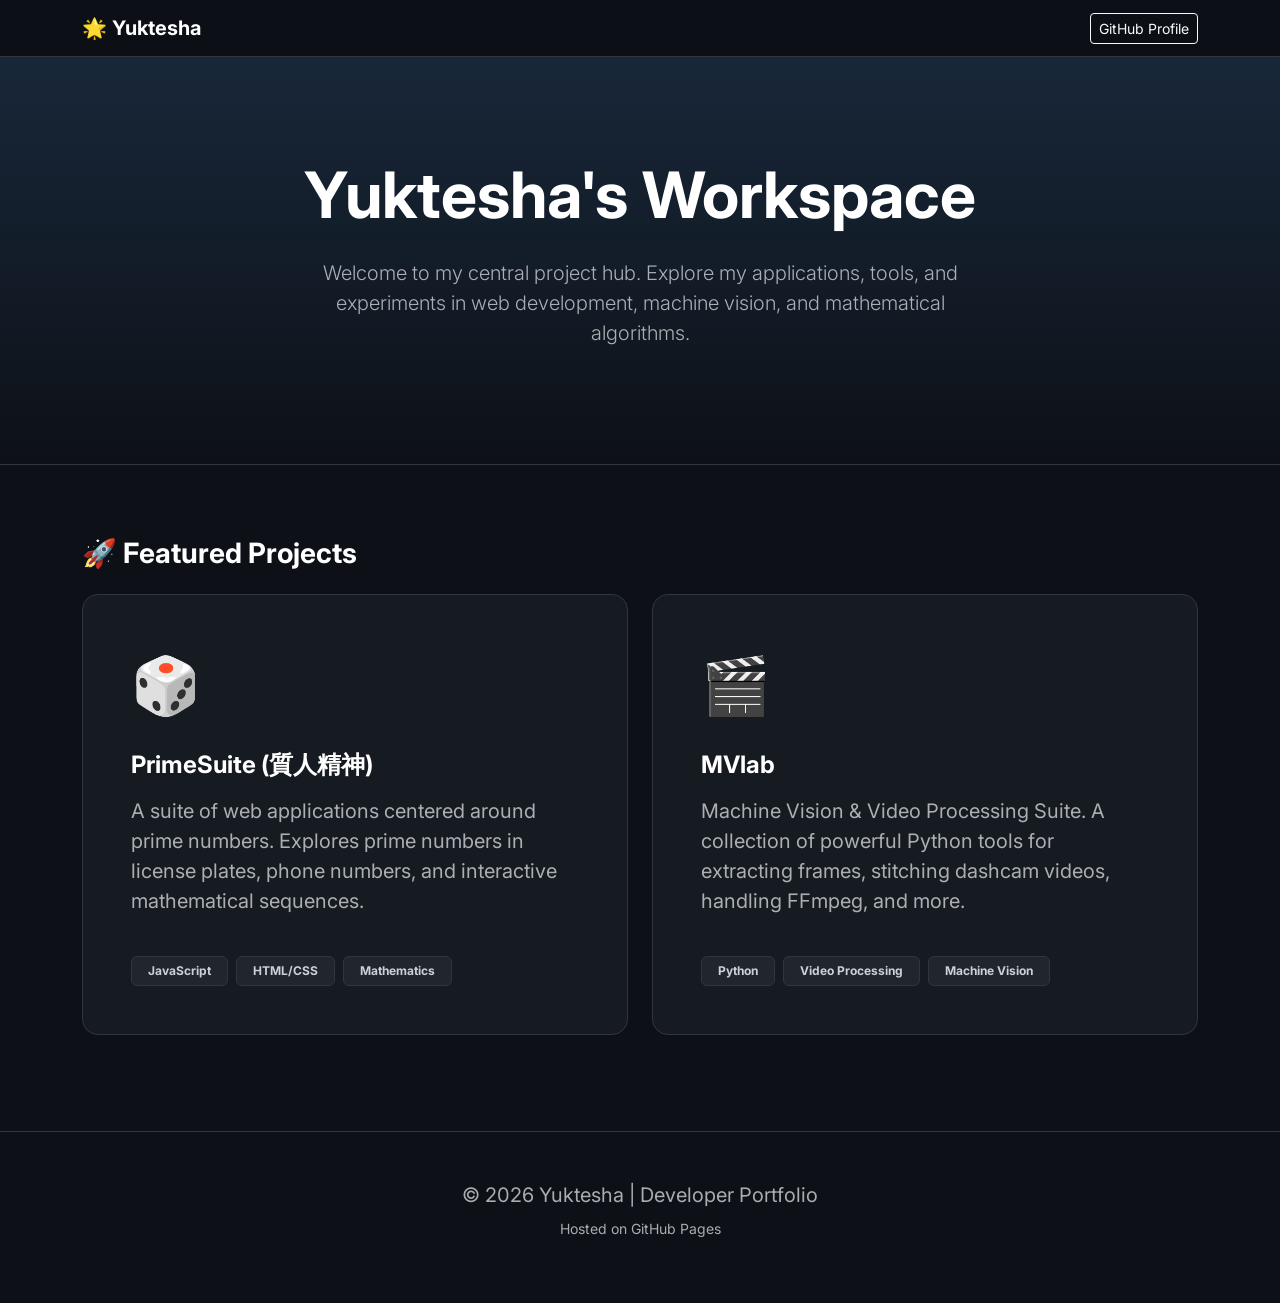
==== index.html @ 9978f381 "Initial commit for portfolio site" ====
<!DOCTYPE html>
<html lang="zh-TW" data-bs-theme="dark">

<head>
    <meta charset="UTF-8">
    <meta name="viewport" content="width=device-width, initial-scale=1.0">
    <title>Yuktesha | Portfolio & Projects</title>
    <!-- Fonts -->
    <link href="https://fonts.googleapis.com/css2?family=Inter:wght@400;500;600;700;800&display=swap" rel="stylesheet">
    <!-- Bootstrap CSS -->
    <link href="https://cdn.jsdelivr.net/npm/bootstrap@5.3.0/dist/css/bootstrap.min.css" rel="stylesheet">
    <style>
        body {
            font-family: 'Inter', sans-serif;
            background-color: #0d1117;
            color: #c9d1d9;
        }

        .navbar {
            background-color: rgba(13, 17, 23, 0.95) !important;
            backdrop-filter: blur(10px);
            border-bottom: 1px solid #30363d;
        }

        .hero-section {
            padding: 100px 0;
            background: linear-gradient(180deg, rgba(88, 166, 255, 0.15) 0%, rgba(13, 17, 23, 0) 100%);
            border-bottom: 1px solid #30363d;
        }

        .project-card {
            background-color: #161b22;
            border: 1px solid #30363d;
            border-radius: 16px;
            transition: all 0.3s ease;
            height: 100%;
            overflow: hidden;
            text-decoration: none;
            color: inherit;
            display: flex;
            flex-direction: column;
        }

        .project-card:hover {
            border-color: #58a6ff;
            transform: translateY(-8px);
            box-shadow: 0 12px 32px rgba(88, 166, 255, 0.15);
            color: inherit;
        }

        .project-icon {
            font-size: 3.5rem;
            margin-bottom: 1.5rem;
        }

        .btn-github {
            background-color: #238636;
            color: #ffffff;
            border: 1px solid rgba(240, 246, 252, 0.1);
        }

        .btn-github:hover {
            background-color: #2ea043;
            color: #ffffff;
        }

        .badge-tag {
            background-color: #21262d;
            border: 1px solid #30363d;
            color: #c9d1d9;
        }
    </style>
</head>

<body>

    <nav class="navbar navbar-expand-lg sticky-top">
        <div class="container">
            <a class="navbar-brand text-white fw-bold" href="#">
                🌟 Yuktesha
            </a>
            <div class="d-flex">
                <a href="https://github.com/Yuktesha" target="_blank" class="btn btn-outline-light btn-sm">
                    GitHub Profile
                </a>
            </div>
        </div>
    </nav>

    <header class="hero-section text-center">
        <div class="container">
            <h1 class="display-3 fw-bold text-white mb-4">Yuktesha's Workspace</h1>
            <p class="lead text-muted mx-auto" style="max-width: 700px;">
                Welcome to my central project hub. Explore my applications, tools, and experiments in web development,
                machine vision, and mathematical algorithms.
            </p>
        </div>
    </header>

    <main class="container py-5 mt-4">
        <h2 class="h3 fw-bold text-white mb-4">🚀 Featured Projects</h2>

        <div class="row g-4">

            <!-- Project: PrimeSuite -->
            <div class="col-md-6 col-lg-6">
                <a href="/Prime/" class="project-card p-5">
                    <div class="project-icon">🎲</div>
                    <h3 class="h4 text-white fw-bold">PrimeSuite (質人精神)</h3>
                    <p class="text-muted flex-grow-1 fs-5 mt-2">
                        A suite of web applications centered around prime numbers. Explores prime numbers in license
                        plates, phone numbers, and interactive mathematical sequences.
                    </p>
                    <div class="mt-4 gap-2 d-flex flex-wrap">
                        <span class="badge badge-tag px-3 py-2">JavaScript</span>
                        <span class="badge badge-tag px-3 py-2">HTML/CSS</span>
                        <span class="badge badge-tag px-3 py-2">Mathematics</span>
                    </div>
                </a>
            </div>

            <!-- Project: MVlab -->
            <div class="col-md-6 col-lg-6">
                <a href="/MVlab/" class="project-card p-5">
                    <div class="project-icon">🎬</div>
                    <h3 class="h4 text-white fw-bold">MVlab</h3>
                    <p class="text-muted flex-grow-1 fs-5 mt-2">
                        Machine Vision & Video Processing Suite. A collection of powerful Python tools for extracting
                        frames, stitching dashcam videos, handling FFmpeg, and more.
                    </p>
                    <div class="mt-4 gap-2 d-flex flex-wrap">
                        <span class="badge badge-tag px-3 py-2">Python</span>
                        <span class="badge badge-tag px-3 py-2">Video Processing</span>
                        <span class="badge badge-tag px-3 py-2">Machine Vision</span>
                    </div>
                </a>
            </div>

        </div>
    </main>

    <footer class="mt-5 py-5 border-top" style="border-color: #30363d !important;">
        <div class="container text-center text-muted">
            <p class="mb-0 fs-5">© 2026 Yuktesha | Developer Portfolio</p>
            <p class="mt-2 small">Hosted on GitHub Pages</p>
        </div>
    </footer>

</body>

</html>
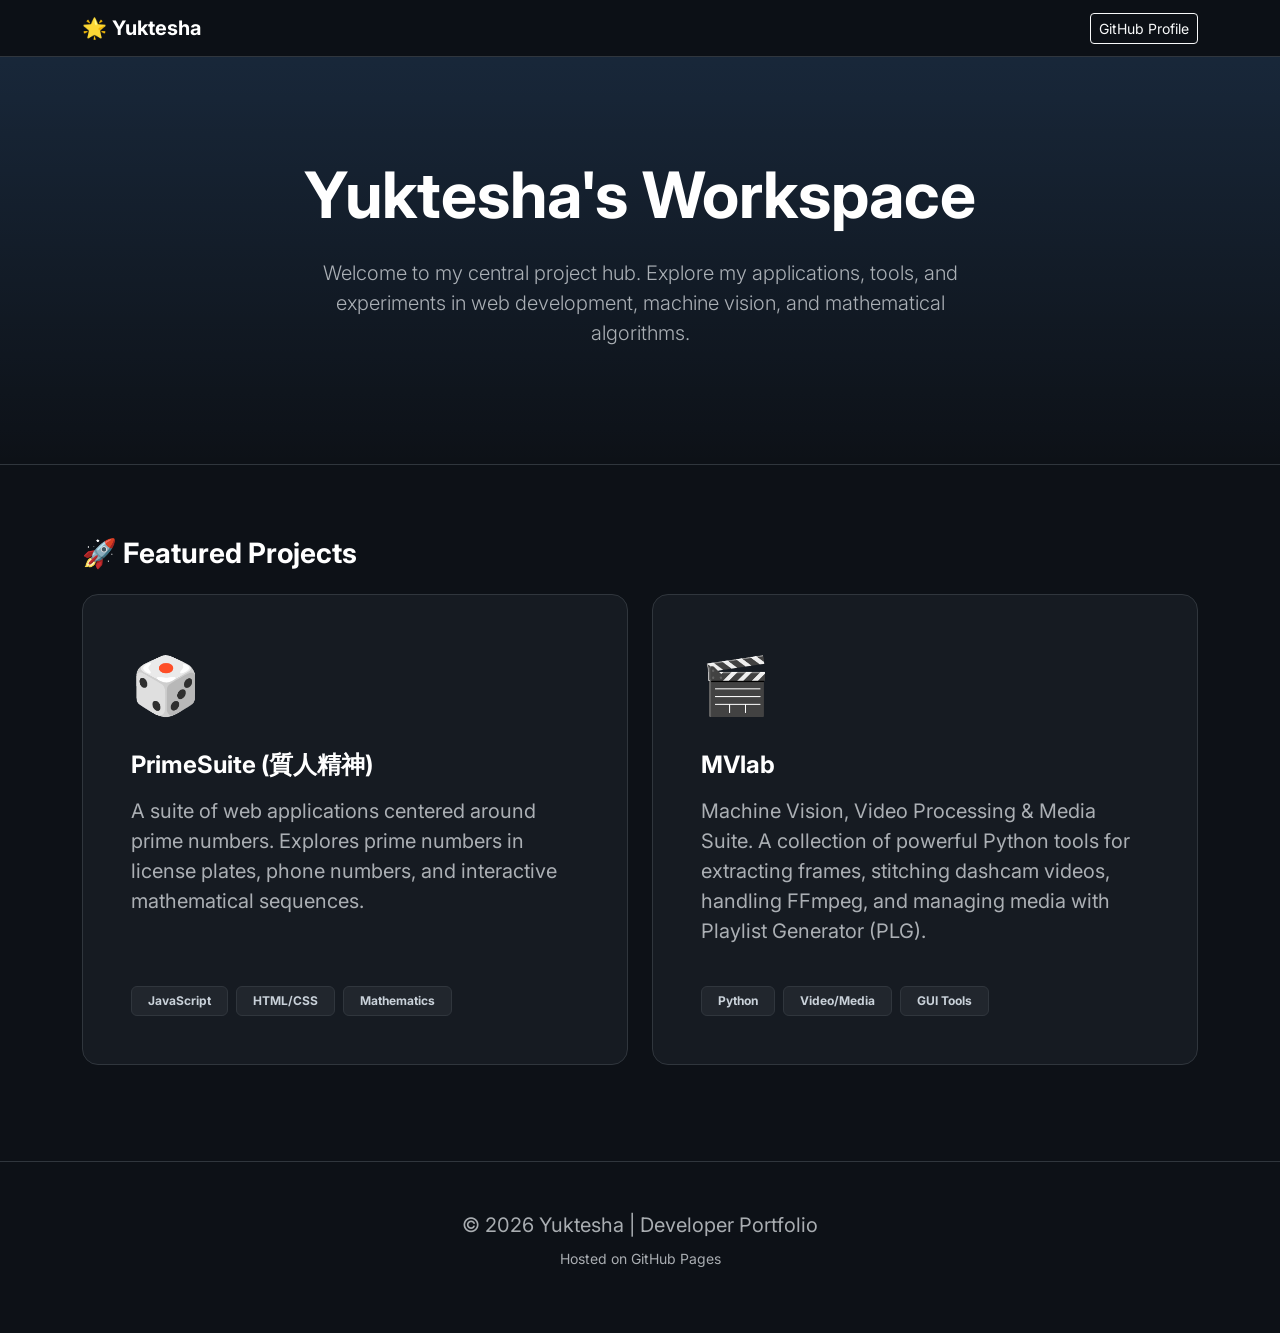
==== commit 58c93b9a: "Update MVlab description to include PLG" ====
--- a/index.html
+++ b/index.html
@@ -125,13 +125,13 @@
                     <div class="project-icon">🎬</div>
                     <h3 class="h4 text-white fw-bold">MVlab</h3>
                     <p class="text-muted flex-grow-1 fs-5 mt-2">
-                        Machine Vision & Video Processing Suite. A collection of powerful Python tools for extracting
-                        frames, stitching dashcam videos, handling FFmpeg, and more.
+                        Machine Vision, Video Processing & Media Suite. A collection of powerful Python tools for extracting
+                        frames, stitching dashcam videos, handling FFmpeg, and managing media with Playlist Generator (PLG).
                     </p>
                     <div class="mt-4 gap-2 d-flex flex-wrap">
                         <span class="badge badge-tag px-3 py-2">Python</span>
-                        <span class="badge badge-tag px-3 py-2">Video Processing</span>
-                        <span class="badge badge-tag px-3 py-2">Machine Vision</span>
+                        <span class="badge badge-tag px-3 py-2">Video/Media</span>
+                        <span class="badge badge-tag px-3 py-2">GUI Tools</span>
                     </div>
                 </a>
             </div>
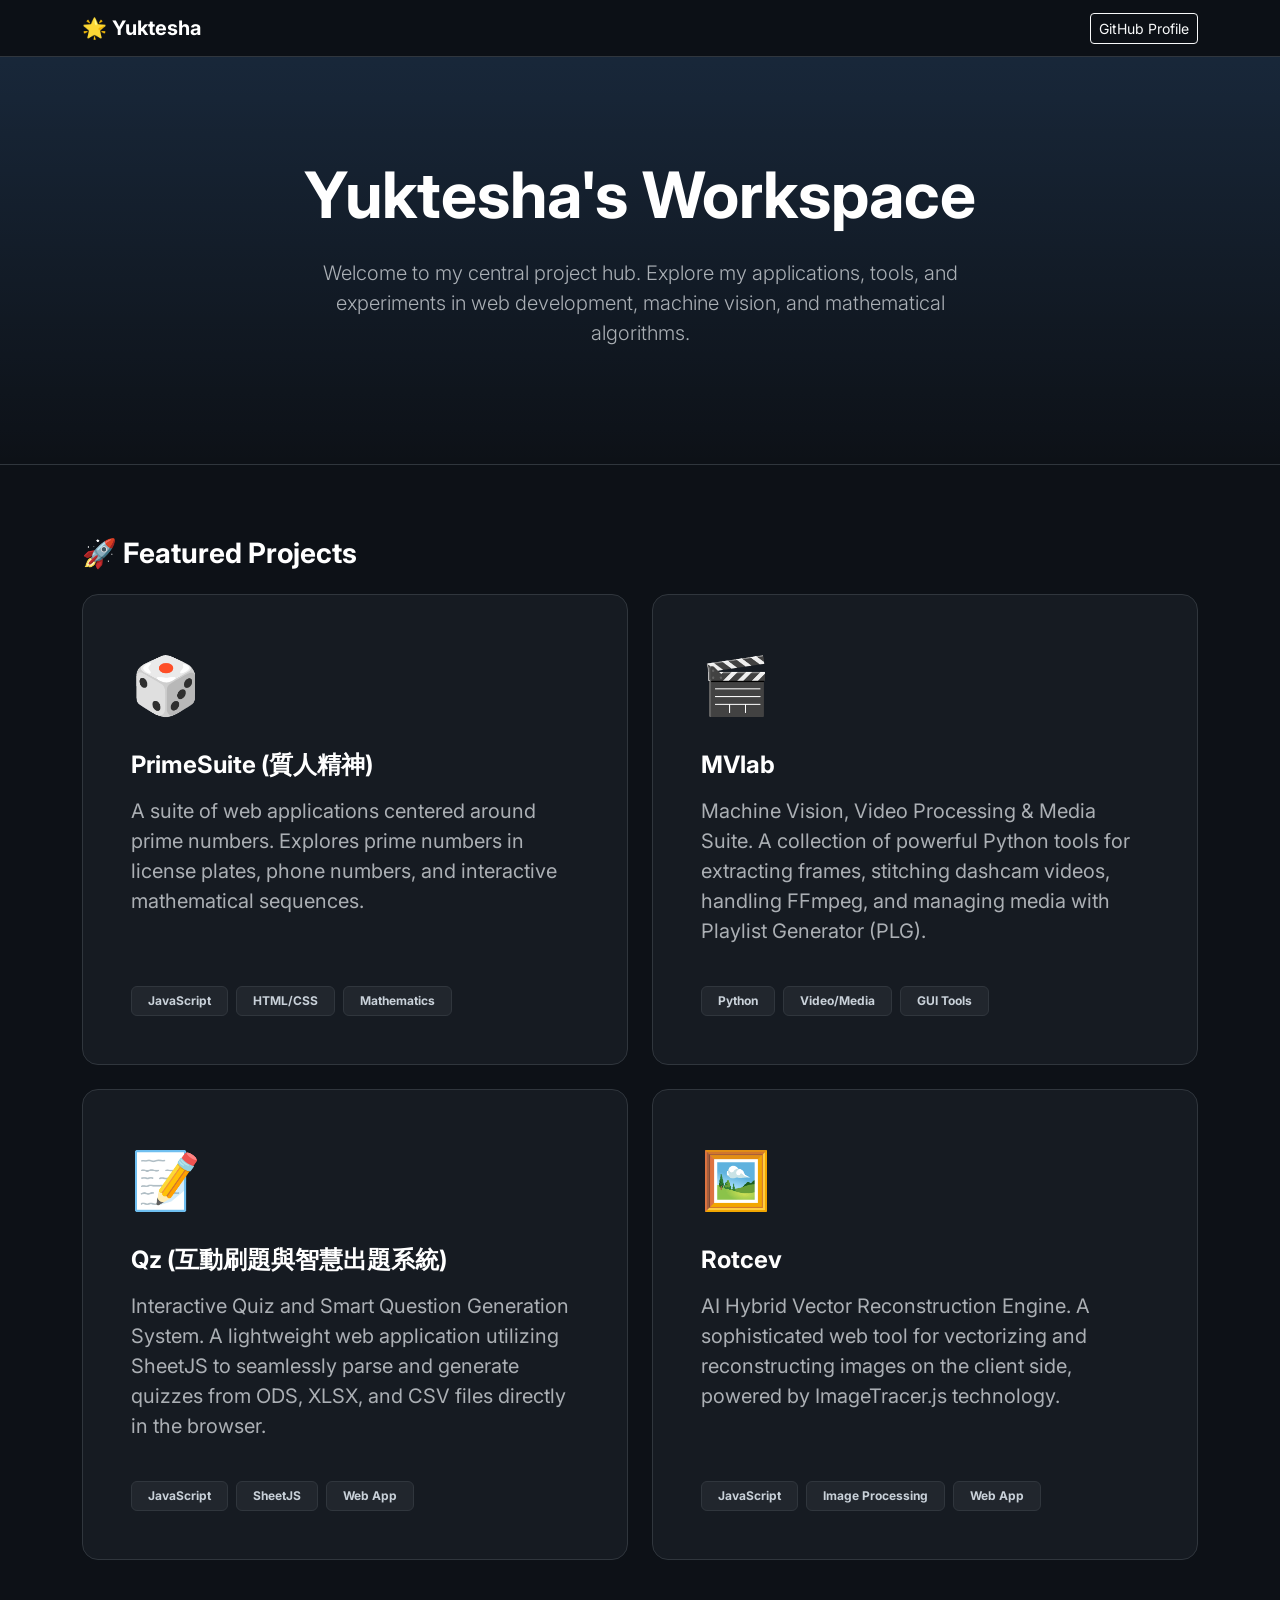
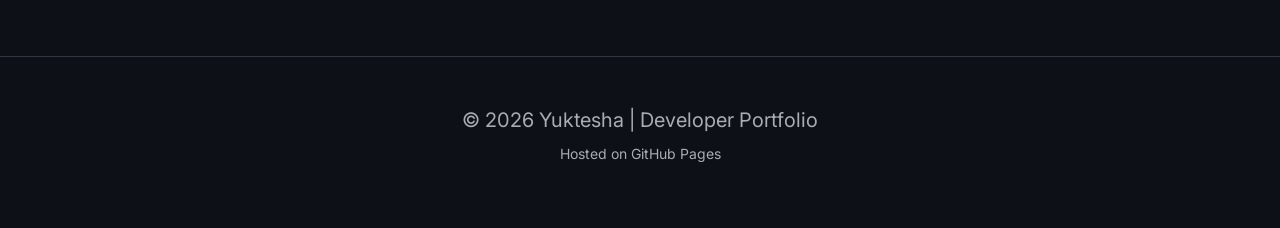
==== commit 35fc6021: "Auto Update 20260730_172146" ====
--- a/index.html
+++ b/index.html
@@ -136,6 +136,38 @@
                 </a>
             </div>
 
+            <!-- Project: Qz -->
+            <div class="col-md-6 col-lg-6">
+                <a href="/Qz/" class="project-card p-5">
+                    <div class="project-icon">📝</div>
+                    <h3 class="h4 text-white fw-bold">Qz (互動刷題與智慧出題系統)</h3>
+                    <p class="text-muted flex-grow-1 fs-5 mt-2">
+                        Interactive Quiz and Smart Question Generation System. A lightweight web application utilizing SheetJS to seamlessly parse and generate quizzes from ODS, XLSX, and CSV files directly in the browser.
+                    </p>
+                    <div class="mt-4 gap-2 d-flex flex-wrap">
+                        <span class="badge badge-tag px-3 py-2">JavaScript</span>
+                        <span class="badge badge-tag px-3 py-2">SheetJS</span>
+                        <span class="badge badge-tag px-3 py-2">Web App</span>
+                    </div>
+                </a>
+            </div>
+
+            <!-- Project: Rotcev -->
+            <div class="col-md-6 col-lg-6">
+                <a href="/rotcev/" class="project-card p-5">
+                    <div class="project-icon">🖼️</div>
+                    <h3 class="h4 text-white fw-bold">Rotcev</h3>
+                    <p class="text-muted flex-grow-1 fs-5 mt-2">
+                        AI Hybrid Vector Reconstruction Engine. A sophisticated web tool for vectorizing and reconstructing images on the client side, powered by ImageTracer.js technology.
+                    </p>
+                    <div class="mt-4 gap-2 d-flex flex-wrap">
+                        <span class="badge badge-tag px-3 py-2">JavaScript</span>
+                        <span class="badge badge-tag px-3 py-2">Image Processing</span>
+                        <span class="badge badge-tag px-3 py-2">Web App</span>
+                    </div>
+                </a>
+            </div>
+
         </div>
     </main>
 
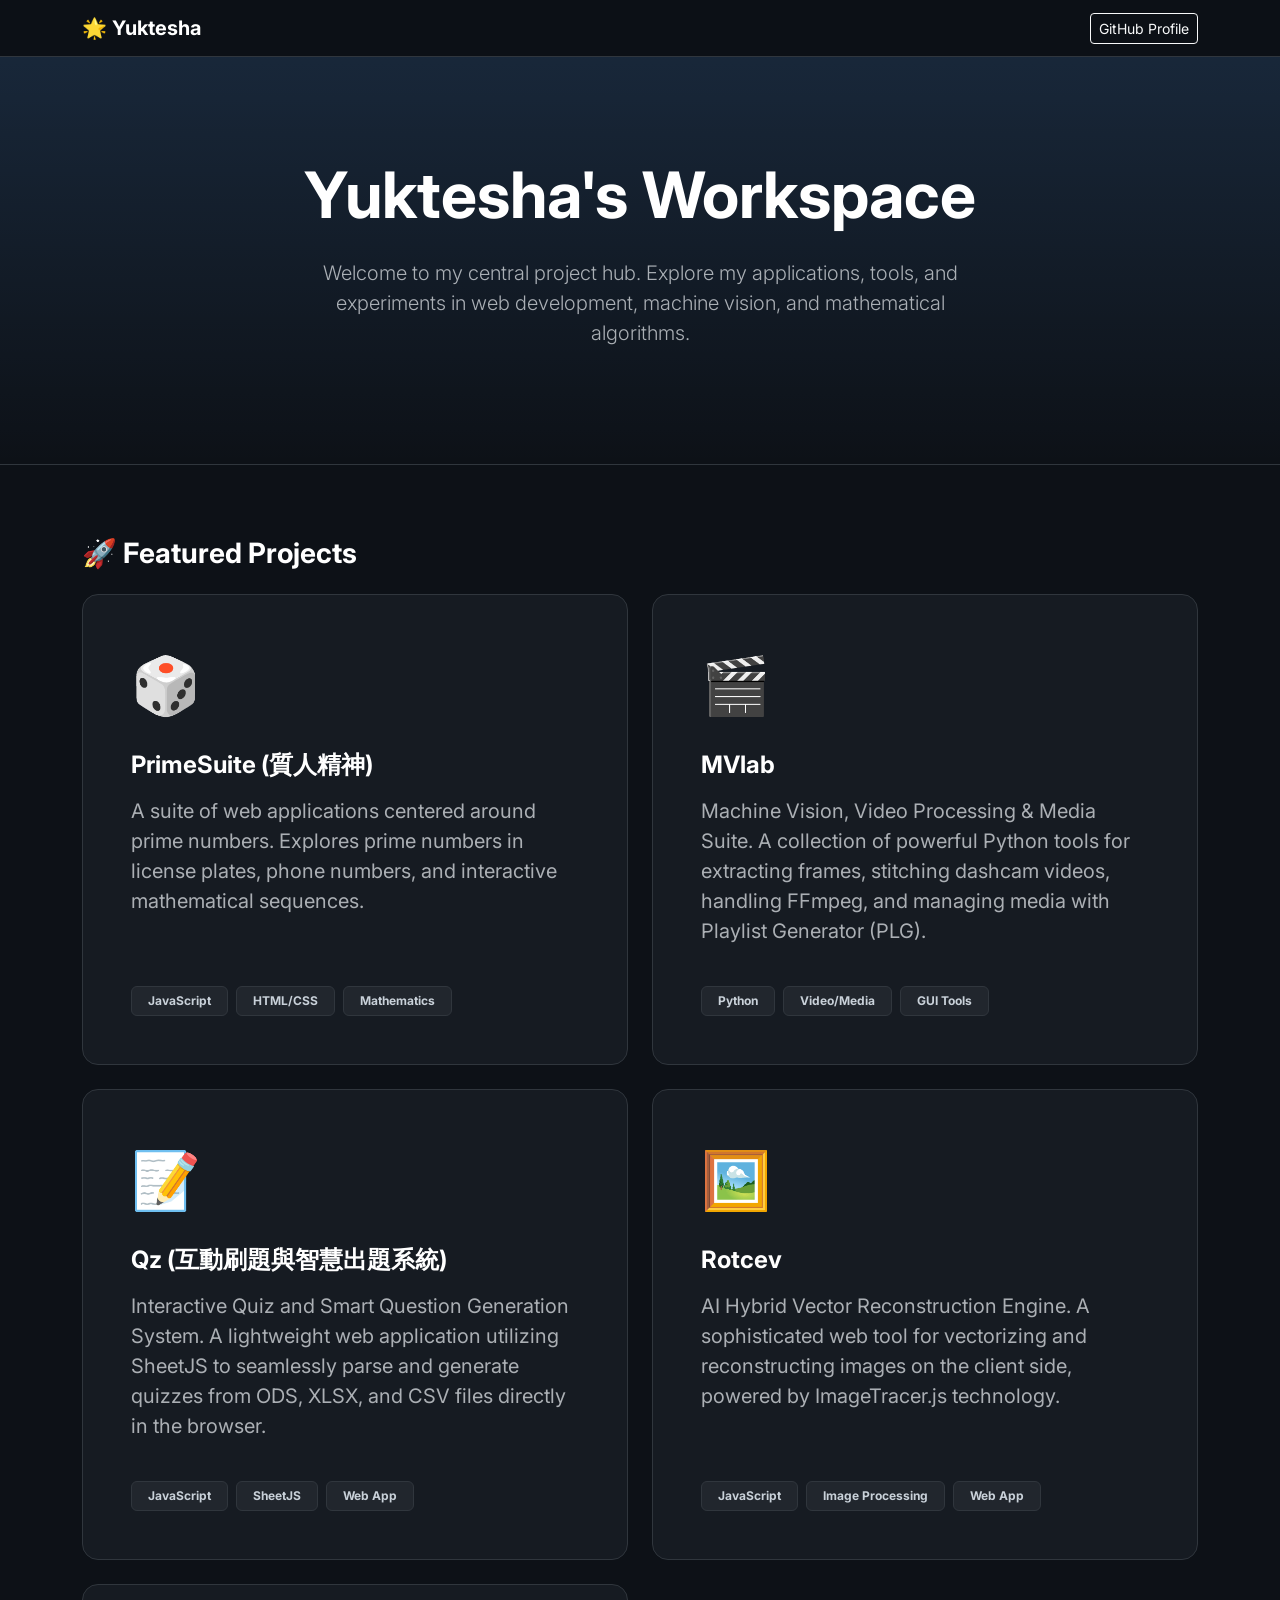
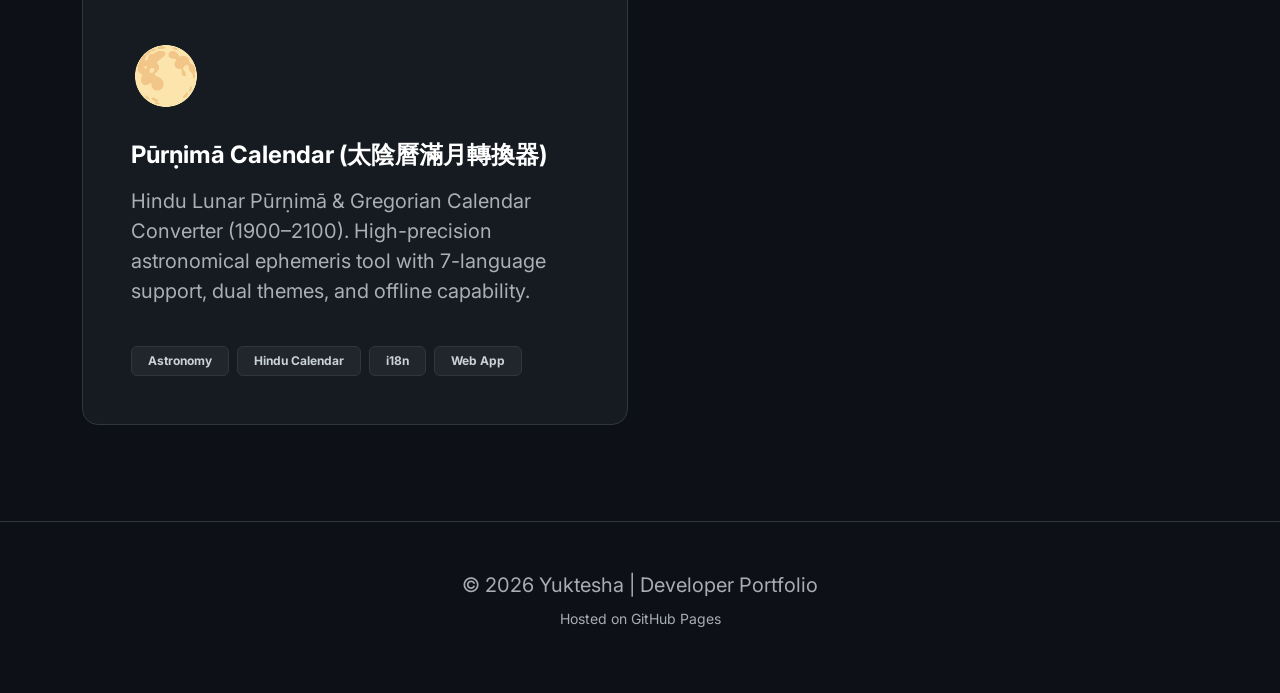
==== commit 25f9cb49: "feat: add Purnima Calendar project card to portfolio" ====
--- a/index.html
+++ b/index.html
@@ -168,6 +168,23 @@
                 </a>
             </div>
 
+            <!-- Project: Purnima Calendar -->
+            <div class="col-md-6 col-lg-6">
+                <a href="https://yuktesha.github.io/purnima-calendar/" class="project-card p-5" target="_blank">
+                    <div class="project-icon">🌕</div>
+                    <h3 class="h4 text-white fw-bold">Pūrṇimā Calendar (太陰曆滿月轉換器)</h3>
+                    <p class="text-muted flex-grow-1 fs-5 mt-2">
+                        Hindu Lunar Pūrṇimā & Gregorian Calendar Converter (1900–2100). High-precision astronomical ephemeris tool with 7-language support, dual themes, and offline capability.
+                    </p>
+                    <div class="mt-4 gap-2 d-flex flex-wrap">
+                        <span class="badge badge-tag px-3 py-2">Astronomy</span>
+                        <span class="badge badge-tag px-3 py-2">Hindu Calendar</span>
+                        <span class="badge badge-tag px-3 py-2">i18n</span>
+                        <span class="badge badge-tag px-3 py-2">Web App</span>
+                    </div>
+                </a>
+            </div>
+
         </div>
     </main>
 
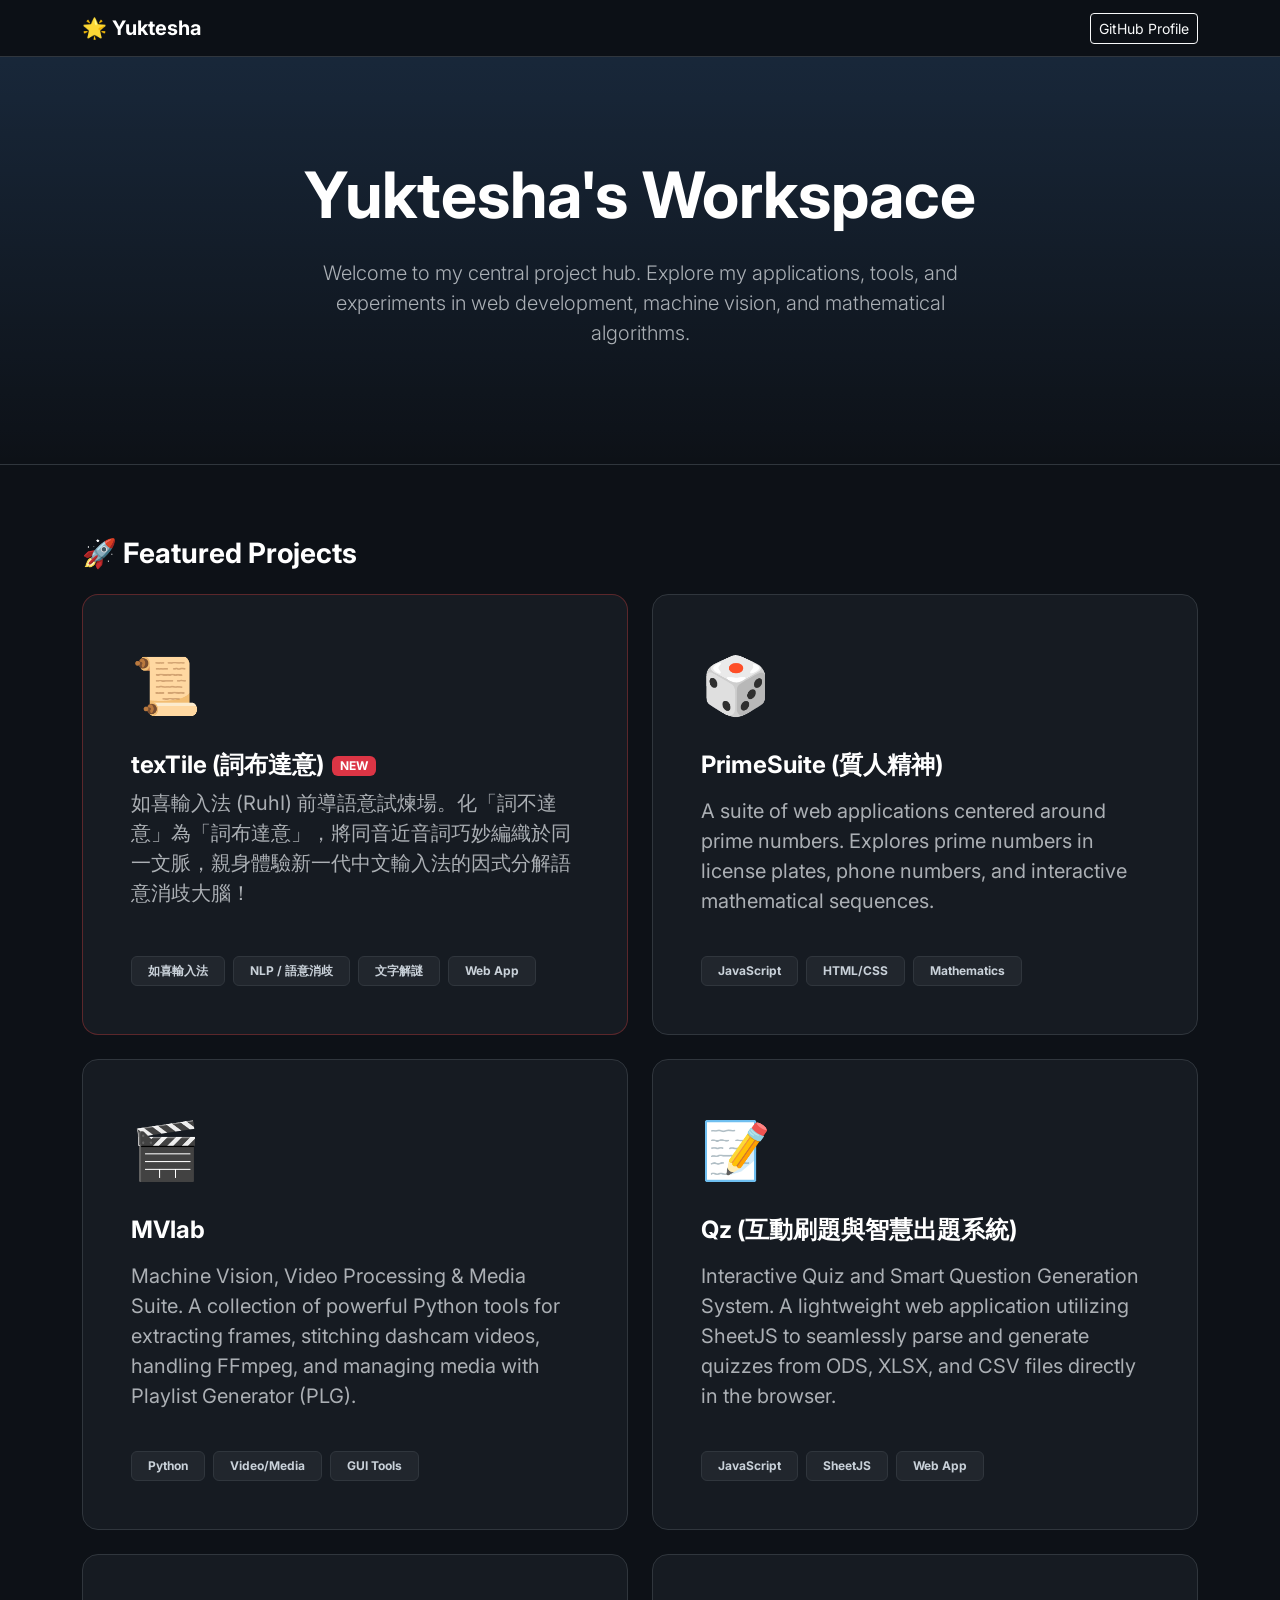
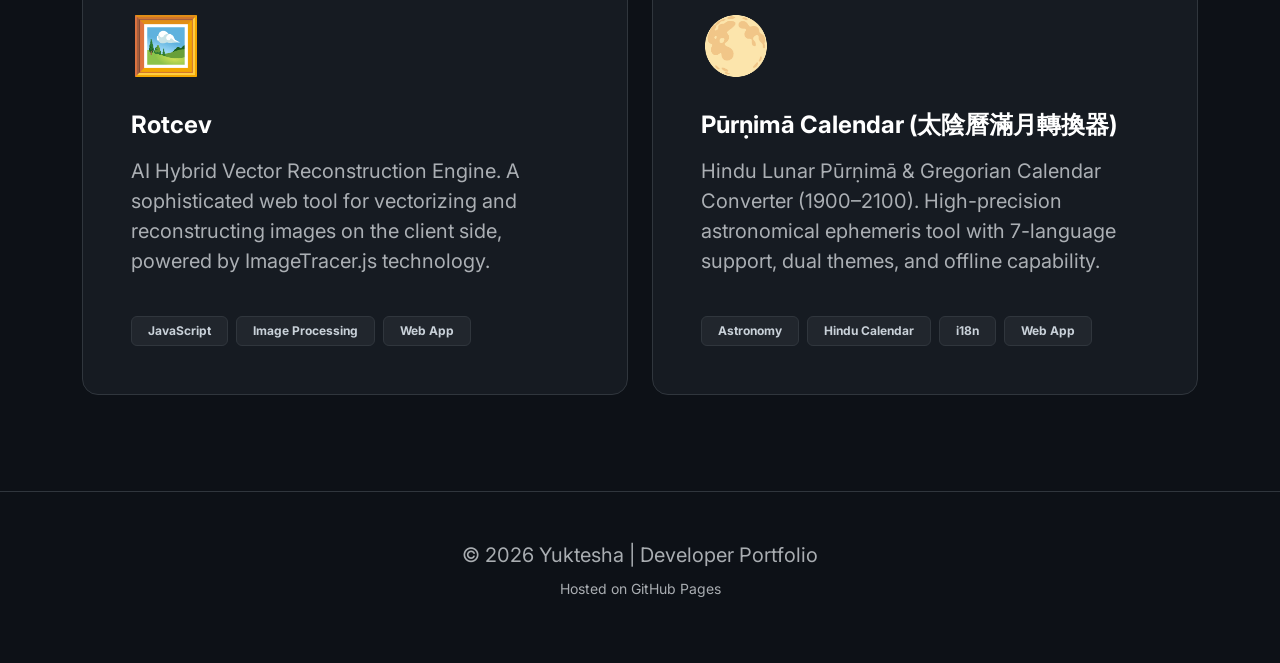
==== commit bfcb7d52: "feat: 新增 texTile 如喜輸入法前導試玩純前端版與首頁展示" ====
--- a/index.html
+++ b/index.html
@@ -102,6 +102,26 @@
 
         <div class="row g-4">
 
+            <!-- Project: texTile -->
+            <div class="col-md-6 col-lg-6">
+                <a href="/textile/" class="project-card p-5" style="border-color: rgba(194, 58, 58, 0.4);">
+                    <div class="project-icon">📜</div>
+                    <div class="d-flex align-items-center gap-2">
+                        <h3 class="h4 text-white fw-bold mb-0">texTile (詞布達意)</h3>
+                        <span class="badge bg-danger text-white">NEW</span>
+                    </div>
+                    <p class="text-muted flex-grow-1 fs-5 mt-2">
+                        如喜輸入法 (RuhI) 前導語意試煉場。化「詞不達意」為「詞布達意」，將同音近音詞巧妙編織於同一文脈，親身體驗新一代中文輸入法的因式分解語意消歧大腦！
+                    </p>
+                    <div class="mt-4 gap-2 d-flex flex-wrap">
+                        <span class="badge badge-tag px-3 py-2">如喜輸入法</span>
+                        <span class="badge badge-tag px-3 py-2">NLP / 語意消歧</span>
+                        <span class="badge badge-tag px-3 py-2">文字解謎</span>
+                        <span class="badge badge-tag px-3 py-2">Web App</span>
+                    </div>
+                </a>
+            </div>
+
             <!-- Project: PrimeSuite -->
             <div class="col-md-6 col-lg-6">
                 <a href="/Prime/" class="project-card p-5">
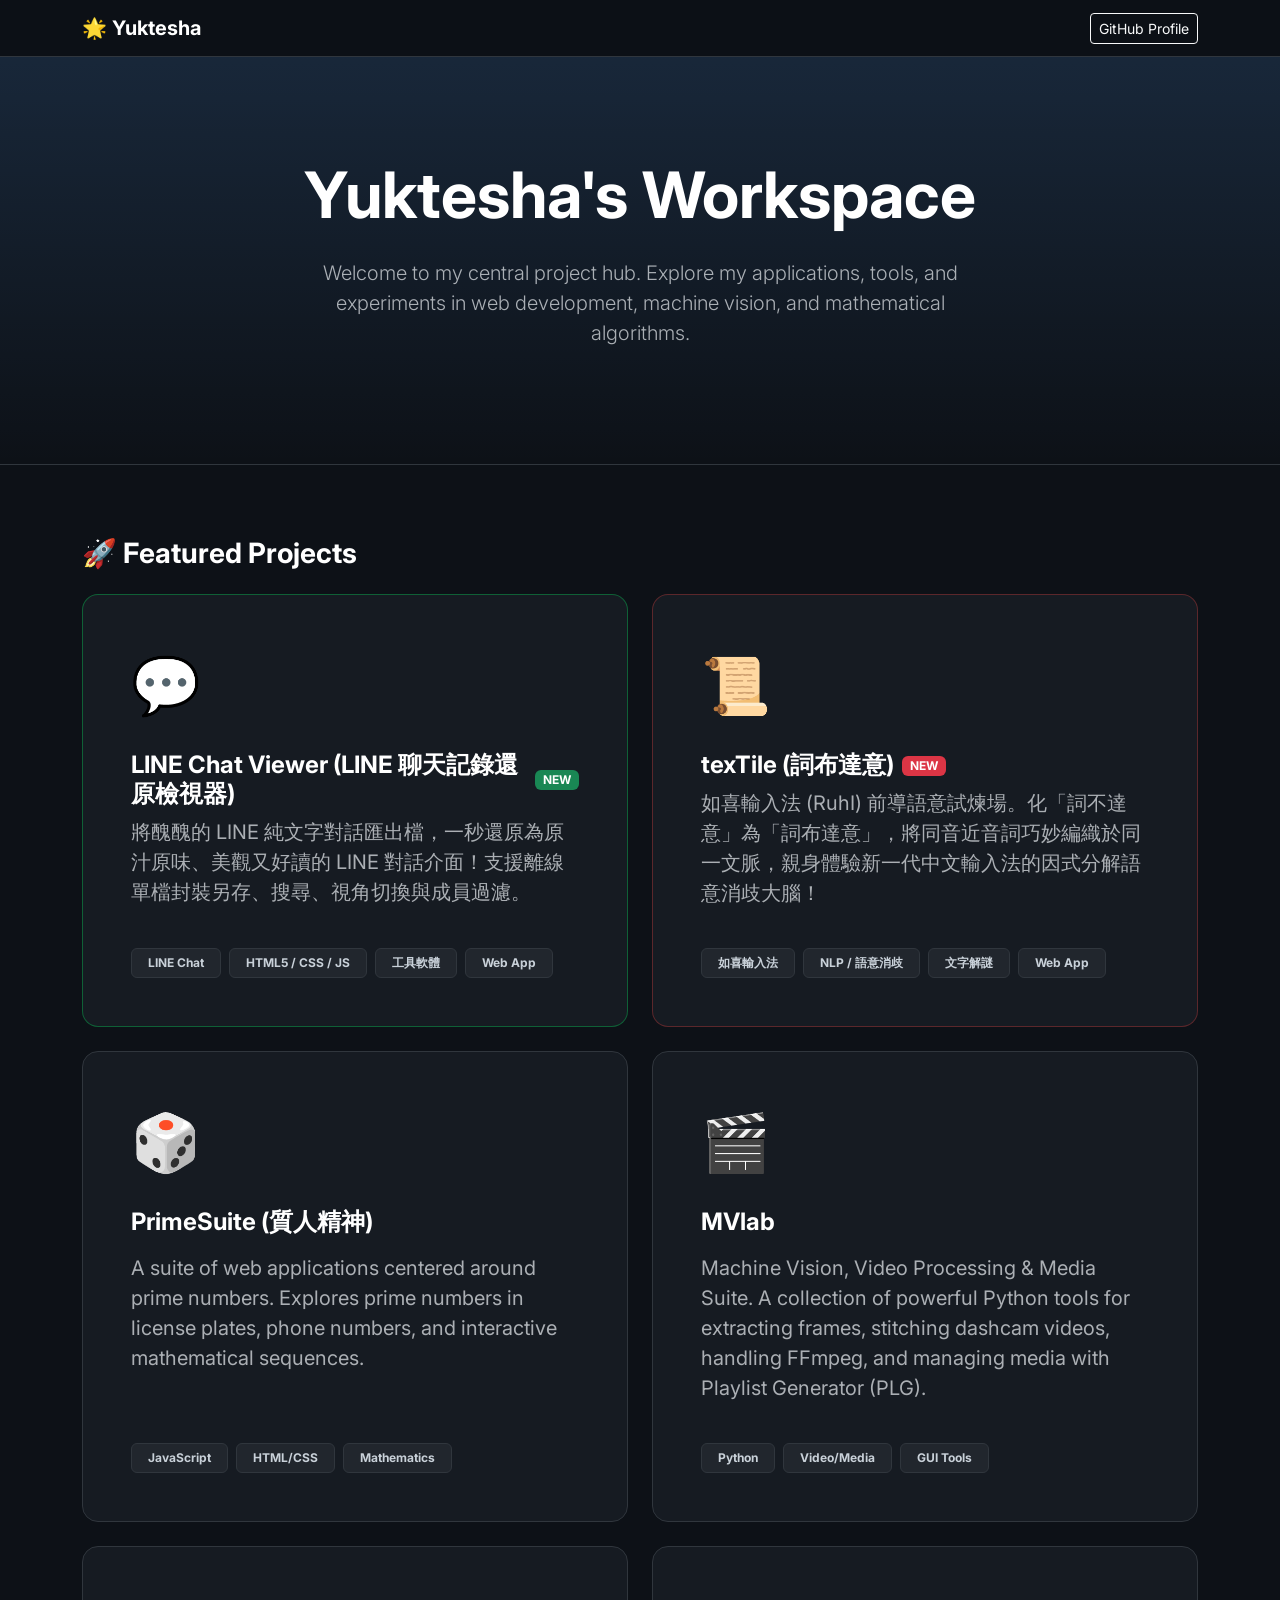
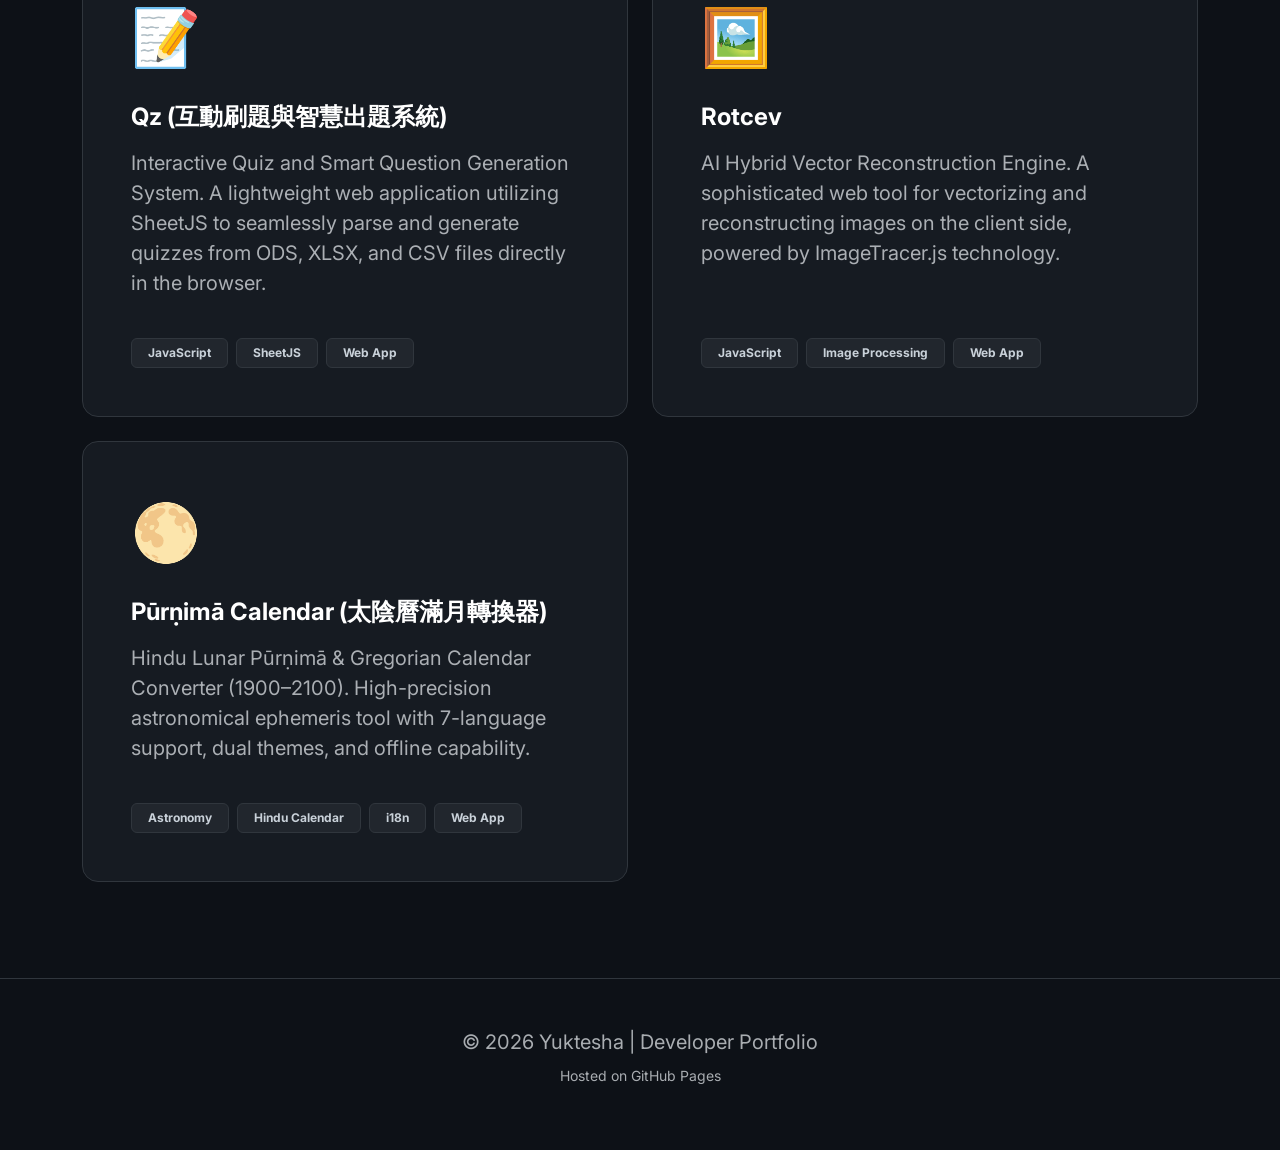
==== commit 3ac92b37: "Auto Update 20261001_090332" ====
--- a/index.html
+++ b/index.html
@@ -102,6 +102,26 @@
 
         <div class="row g-4">
 
+            <!-- Project: LINE Chat Viewer -->
+            <div class="col-md-6 col-lg-6">
+                <a href="/line-chat-viewer/" class="project-card p-5" style="border-color: rgba(6, 199, 85, 0.4);">
+                    <div class="project-icon">💬</div>
+                    <div class="d-flex align-items-center gap-2">
+                        <h3 class="h4 text-white fw-bold mb-0">LINE Chat Viewer (LINE 聊天記錄還原檢視器)</h3>
+                        <span class="badge bg-success text-white">NEW</span>
+                    </div>
+                    <p class="text-muted flex-grow-1 fs-5 mt-2">
+                        將醜醜的 LINE 純文字對話匯出檔，一秒還原為原汁原味、美觀又好讀的 LINE 對話介面！支援離線單檔封裝另存、搜尋、視角切換與成員過濾。
+                    </p>
+                    <div class="mt-4 gap-2 d-flex flex-wrap">
+                        <span class="badge badge-tag px-3 py-2">LINE Chat</span>
+                        <span class="badge badge-tag px-3 py-2">HTML5 / CSS / JS</span>
+                        <span class="badge badge-tag px-3 py-2">工具軟體</span>
+                        <span class="badge badge-tag px-3 py-2">Web App</span>
+                    </div>
+                </a>
+            </div>
+
             <!-- Project: texTile -->
             <div class="col-md-6 col-lg-6">
                 <a href="/textile/" class="project-card p-5" style="border-color: rgba(194, 58, 58, 0.4);">
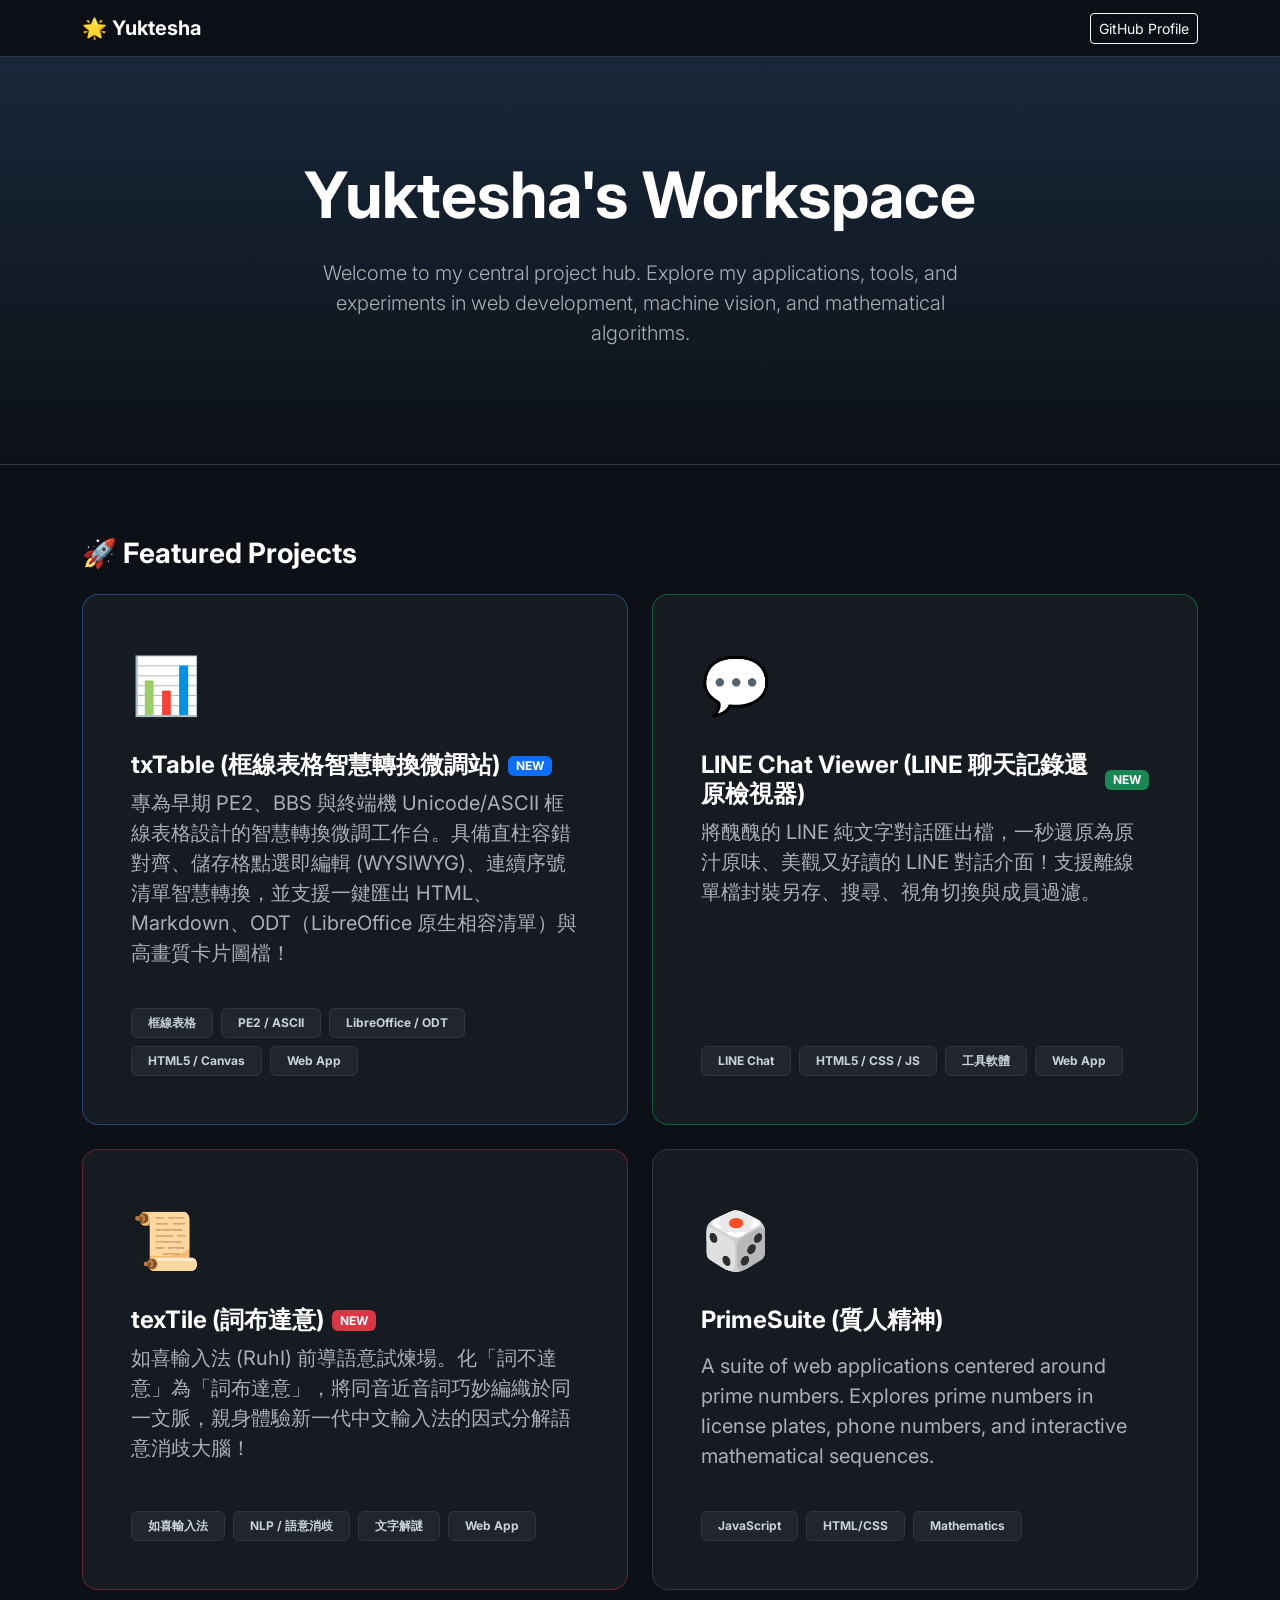
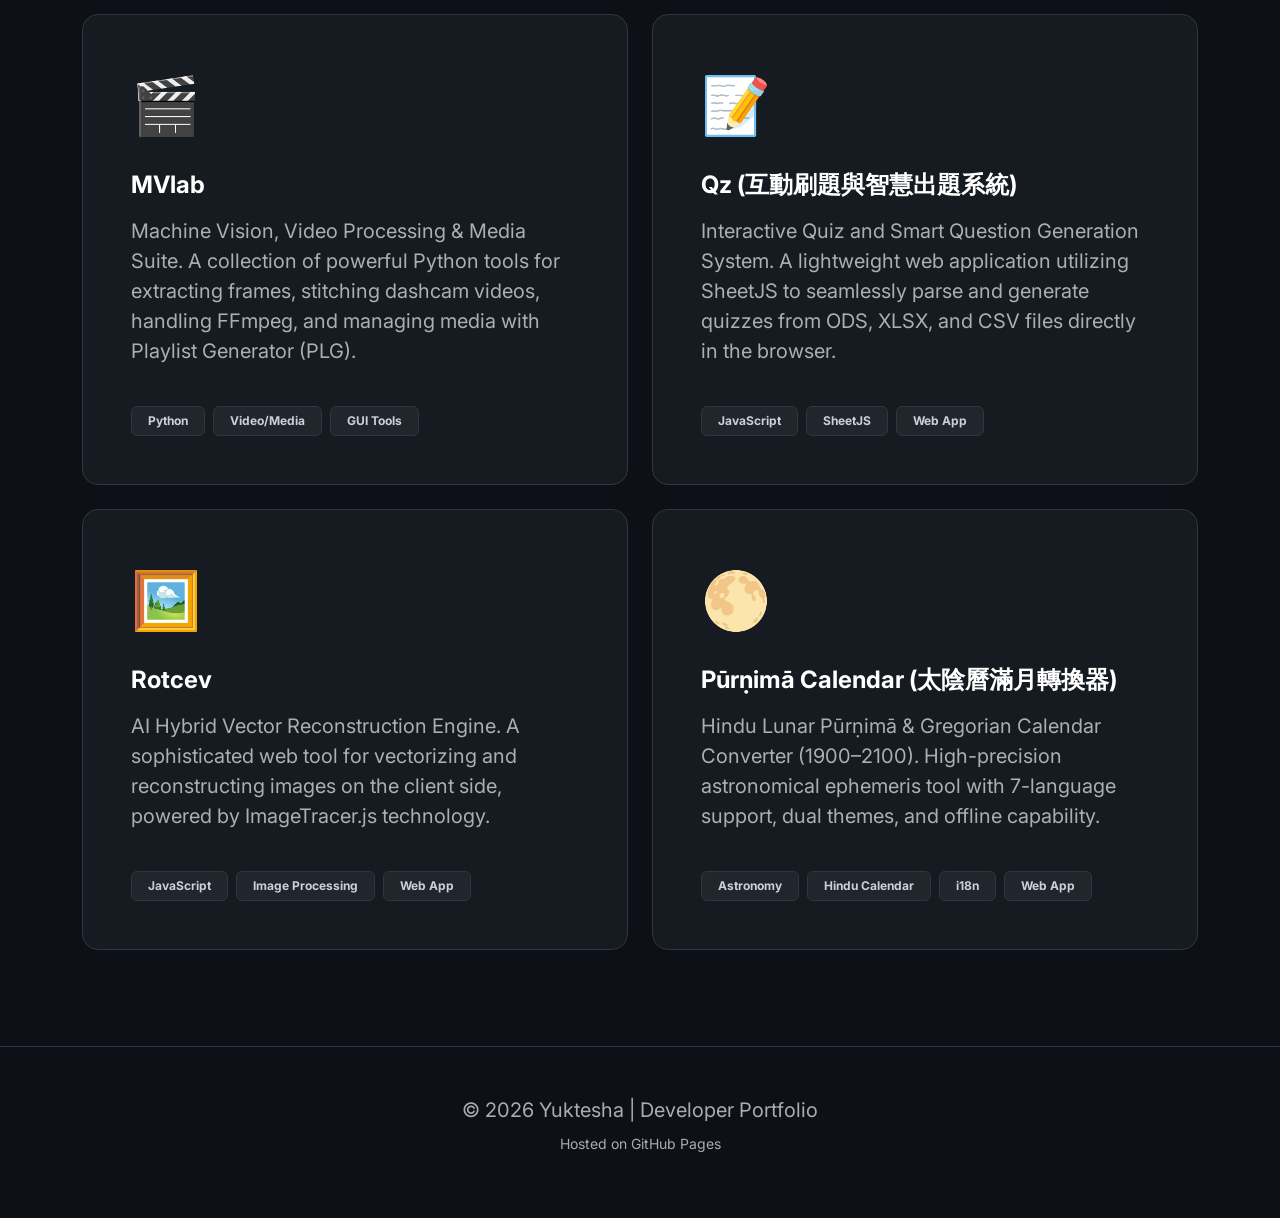
==== commit 7f01a389: "feat: add txTable tool and update portal homepage" ====
--- a/index.html
+++ b/index.html
@@ -102,6 +102,27 @@
 
         <div class="row g-4">
 
+            <!-- Project: txTable -->
+            <div class="col-md-6 col-lg-6">
+                <a href="/txTable/" class="project-card p-5" style="border-color: rgba(59, 130, 246, 0.4);">
+                    <div class="project-icon">📊</div>
+                    <div class="d-flex align-items-center gap-2">
+                        <h3 class="h4 text-white fw-bold mb-0">txTable (框線表格智慧轉換微調站)</h3>
+                        <span class="badge bg-primary text-white">NEW</span>
+                    </div>
+                    <p class="text-muted flex-grow-1 fs-5 mt-2">
+                        專為早期 PE2、BBS 與終端機 Unicode/ASCII 框線表格設計的智慧轉換微調工作台。具備直柱容錯對齊、儲存格點選即編輯 (WYSIWYG)、連續序號清單智慧轉換，並支援一鍵匯出 HTML、Markdown、ODT（LibreOffice 原生相容清單）與高畫質卡片圖檔！
+                    </p>
+                    <div class="mt-4 gap-2 d-flex flex-wrap">
+                        <span class="badge badge-tag px-3 py-2">框線表格</span>
+                        <span class="badge badge-tag px-3 py-2">PE2 / ASCII</span>
+                        <span class="badge badge-tag px-3 py-2">LibreOffice / ODT</span>
+                        <span class="badge badge-tag px-3 py-2">HTML5 / Canvas</span>
+                        <span class="badge badge-tag px-3 py-2">Web App</span>
+                    </div>
+                </a>
+            </div>
+
             <!-- Project: LINE Chat Viewer -->
             <div class="col-md-6 col-lg-6">
                 <a href="/line-chat-viewer/" class="project-card p-5" style="border-color: rgba(6, 199, 85, 0.4);">
